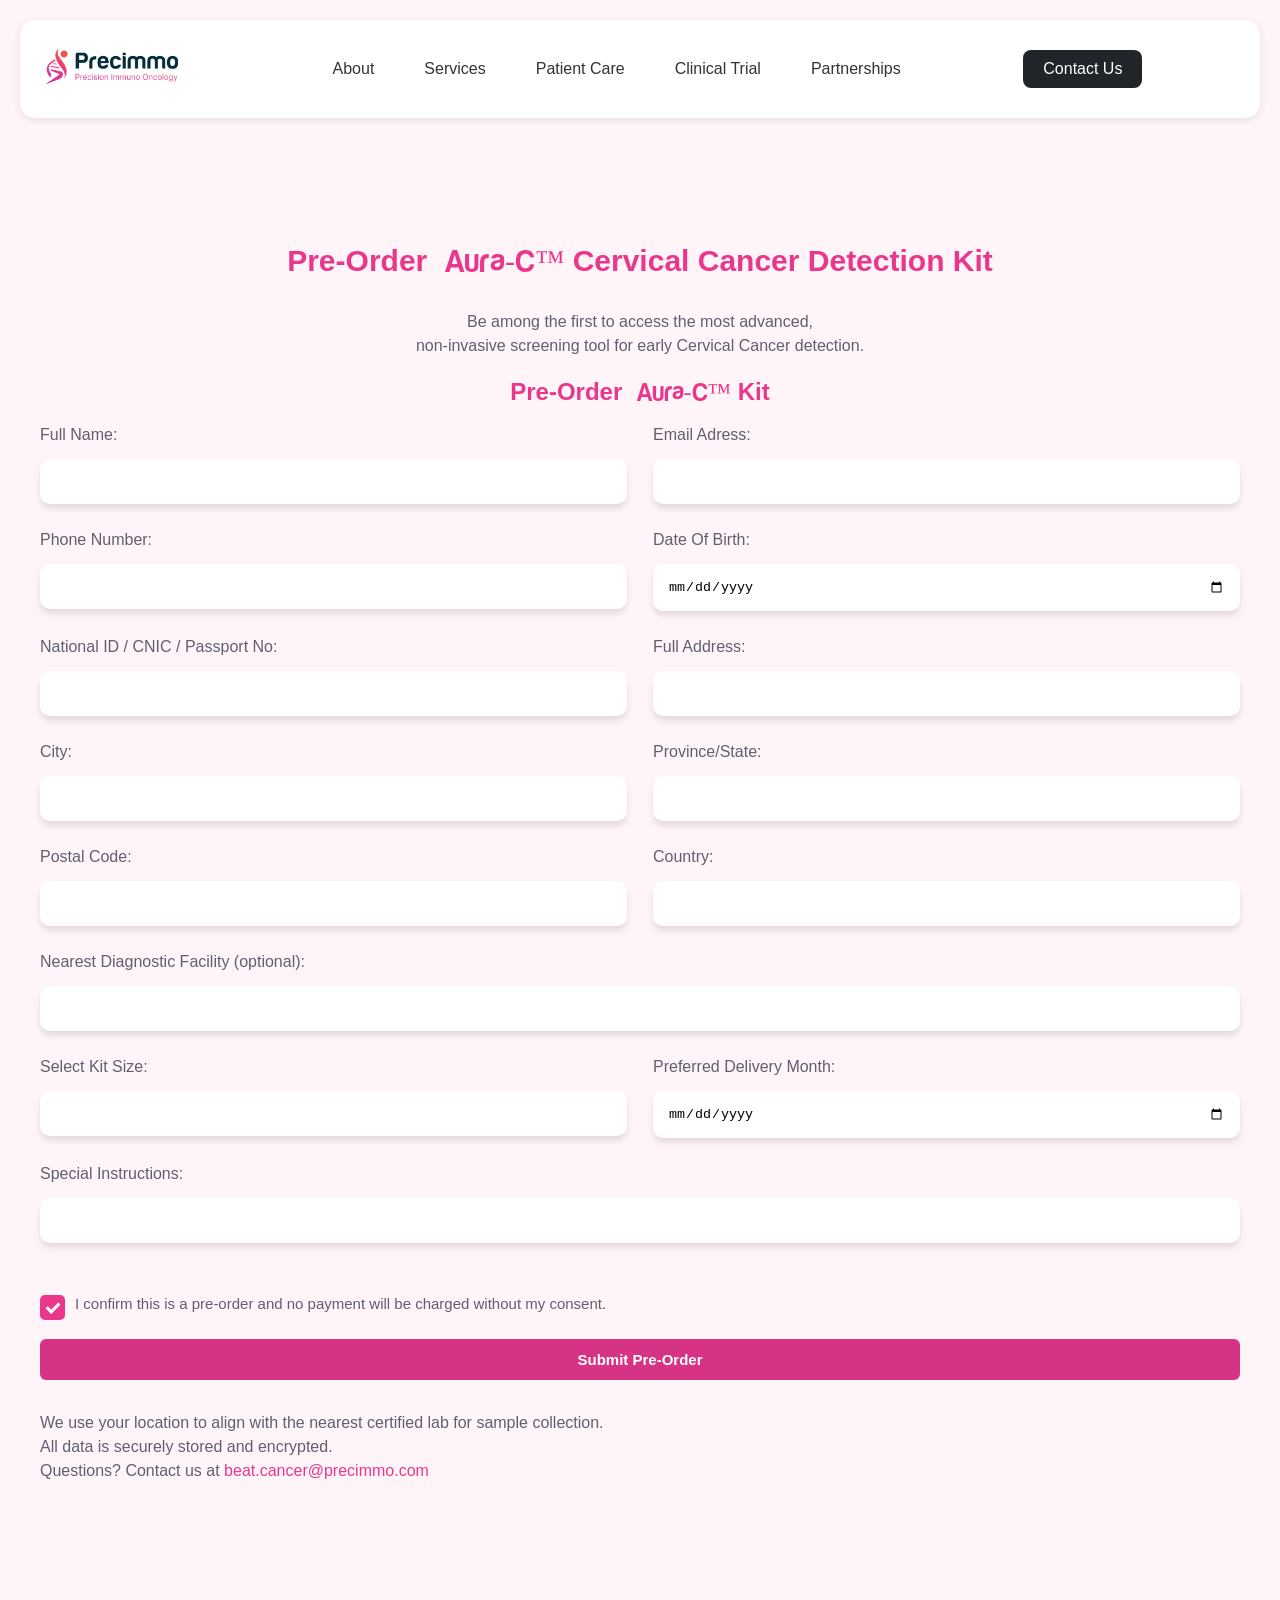
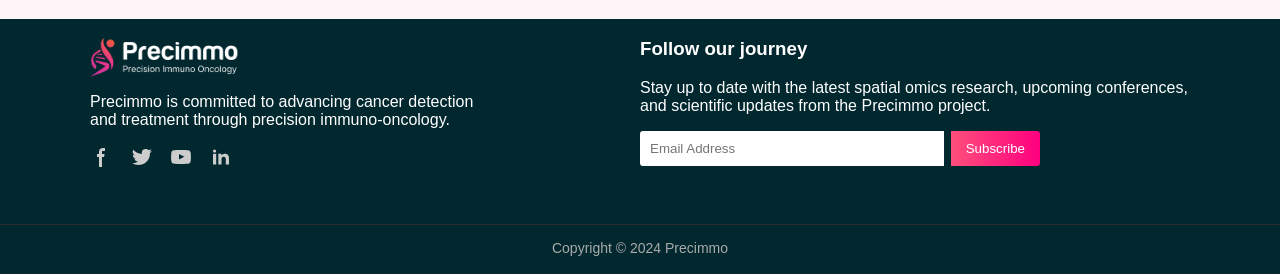
==== Aura-C-Pre-OrderForm.html @ e72f0864 "forms are done" ====
<!DOCTYPE html>
<html lang="en">
<head>
    <meta charset="UTF-8">
    <meta name="viewport" content="width=device-width, initial-scale=1.0">
    <title>Document</title>
    <link rel="stylesheet" href="style.css">
</head>
<body class="Order-form ">
     <header>
      <div class="navbar">
        <div class="logo">
          <img src="assets/footer-header/logo.png" alt="Logo">
        </div>


   

        <ul class="nav-links" id="nav-links">
          <!-- <li><a href="" class="active">Home</a></li> -->
          <li><a href="#" class="active">About</a></li>
          <li><a href="#">Services</a></li>
          <li><a href="#">Patient Care</a></li>
          <li><a href="#">Clinical Trial</a></li>
          <li><a href="#">Partnerships</a></li>

         

        </ul>
        <div class="contact-btn">
          <button>
            <a href="">Contact Us</a></button>
        </div>
        <div class="hamburger" id="hamburger">
          <span></span>
          <span></span>
          <span></span>
        </div>
      </div>
    </header>


    <section class="mt-5">
      <div class="container">
        <div class="pre-order">  <h1>
          Pre-Order &nbsp;<span class="aura-font">Aura-C™</span>  Cervical Cancer Detection Kit
        </h1>
      <p>Be among the first to access the most advanced,<br>
         non-invasive screening tool for early Cervical Cancer detection.</p></div>
      
      </div>
      <div class="container form-kit">
       <h2>Pre-Order  &nbsp;<span class="aura-font">Aura-C™</span>  Kit</h2>
      </div>
      <div class="form-order container">
        <form action="">
          <div class="table-form d-f">

          <div class="row-form d-f">
            <label for="">Full Name:</label>
            <input type="text" placeholder="">
          </div>

            <div class="row-form d-f">
            <label for="">Email Adress:</label>
            <input type="email" placeholder="">
          </div>

        </div>
        
           <div class="table-form d-f">

          <div class="row-form d-f">
            <label for="">Phone Number:</label>
            <input type="number" placeholder="">
          </div>

            <div class="row-form d-f">
            <label for="">Date Of Birth:</label>
            <input type="date" placeholder="">
          </div>

        </div>
           <div class="table-form d-f">

          <div class="row-form d-f">
            <label for="">National ID / CNIC / Passport No:</label>
            <input type="number" placeholder="">
          </div>

            <div class="row-form d-f">
            <label for="">Full Address:</label>
            <input type="text" placeholder="">
          </div>

        </div>
           <div class="table-form d-f">

          <div class="row-form d-f">
            <label for="">City:</label>
            <input type="text" placeholder="">
          </div>

            <div class="row-form d-f">
            <label for="">Province/State:</label>
            <input type="text" placeholder="">
          </div>

        </div>

           <div class="table-form d-f">

          <div class="row-form d-f">
            <label for="">Postal Code:</label>
            <input type="text" placeholder="">
          </div>

            <div class="row-form d-f">
            <label for="">Country:</label>
            <input type="text" placeholder="">
          </div>

        </div>
           <div class="table-form d-f">

          <div class="row-form d-f full">
            <label for="">Nearest Diagnostic Facility (optional):</label>
            <input type="text" placeholder="">
          </div>

            <!-- <div class="row-form d-f">
            <label for="">Full Name</label>
            <input type="text" placeholder="">
          </div> -->

        </div>
  <div class="table-form d-f">

          <div class="row-form d-f">
            <label for="">Select Kit Size:</label>
            <input type="number" placeholder="">
          </div>

            <div class="row-form d-f">
            <label for="">Preferred Delivery Month:</label>
            <input type="date" placeholder="">
          </div>

        </div>

          <div class="table-form d-f">

          <div class="row-form d-f full">
            <label for="">Special Instructions:</label>
            <input type="number" placeholder="">
          </div>

            <!-- <div class="row-form d-f">
            <label for="">Date Of Birth:</label>
            <input type="date" placeholder="">
          </div> -->

        </div>
  <label class="container4">
    <p>I confirm this is a pre-order and no payment will be charged without my consent.</p>
    
  <input type="checkbox" checked="checked">
  <span class="checkmark"></span>
</label>


  <button type="submit" class="submit-btn"><a href="">Submit Pre-Order</a></button>

    <p class="note">
      We use your location to align with the nearest certified lab for sample collection.<br>
      All data is securely stored and encrypted.<br>
      Questions? Contact us at <a href="beat.cancer@precimmo.com">beat.cancer@precimmo.com</a>
    </p>
        </form>
      </div>
    </section>

     <section class="footer-section mt-5">
    <footer class="footer">
      <div class="footer-container mt-5">
        <div class="footer-left">
          <br>
          <div class="footer-logo">
            <img src="assets/footer-header/whitelogo.png" alt="Precimmo Logo" />

          </div>
          <p>Precimmo is committed to advancing cancer detection <br>
            and treatment through precision immuno-oncology.</p>

            
          <div class="footer-social">
            
       

            <a href="#"><span><svg class="w-6 h-6 text-gray-800 dark:text-white" aria-hidden="true" xmlns="http://www.w3.org/2000/svg" width="24" height="24" fill="currentColor" viewBox="0 0 24 24">
  <path fill-rule="evenodd" d="M13.135 6H15V3h-1.865a4.147 4.147 0 0 0-4.142 4.142V9H7v3h2v9.938h3V12h2.021l.592-3H12V6.591A.6.6 0 0 1 12.592 6h.543Z" clip-rule="evenodd"/>
</svg>
</span></a>
            <a href="#"><span><svg class="w-6 h-6 text-gray-800 dark:text-white" aria-hidden="true" xmlns="http://www.w3.org/2000/svg" width="24" height="24" fill="currentColor" viewBox="0 0 24 24">
  <path fill-rule="evenodd" d="M22 5.892a8.178 8.178 0 0 1-2.355.635 4.074 4.074 0 0 0 1.8-2.235 8.343 8.343 0 0 1-2.605.981A4.13 4.13 0 0 0 15.85 4a4.068 4.068 0 0 0-4.1 4.038c0 .31.035.618.105.919A11.705 11.705 0 0 1 3.4 4.734a4.006 4.006 0 0 0 1.268 5.392 4.165 4.165 0 0 1-1.859-.5v.05A4.057 4.057 0 0 0 6.1 13.635a4.192 4.192 0 0 1-1.856.07 4.108 4.108 0 0 0 3.831 2.807A8.36 8.36 0 0 1 2 18.184 11.732 11.732 0 0 0 8.291 20 11.502 11.502 0 0 0 19.964 8.5c0-.177 0-.349-.012-.523A8.143 8.143 0 0 0 22 5.892Z" clip-rule="evenodd"/>
</svg>
</span></a>
            <a href="#"><span><svg class="w-6 h-6 text-gray-800 dark:text-white" aria-hidden="true" xmlns="http://www.w3.org/2000/svg" width="24" height="24" fill="currentColor" viewBox="0 0 24 24">
  <path fill-rule="evenodd" d="M21.7 8.037a4.26 4.26 0 0 0-.789-1.964 2.84 2.84 0 0 0-1.984-.839c-2.767-.2-6.926-.2-6.926-.2s-4.157 0-6.928.2a2.836 2.836 0 0 0-1.983.839 4.225 4.225 0 0 0-.79 1.965 30.146 30.146 0 0 0-.2 3.206v1.5a30.12 30.12 0 0 0 .2 3.206c.094.712.364 1.39.784 1.972.604.536 1.38.837 2.187.848 1.583.151 6.731.2 6.731.2s4.161 0 6.928-.2a2.844 2.844 0 0 0 1.985-.84 4.27 4.27 0 0 0 .787-1.965 30.12 30.12 0 0 0 .2-3.206v-1.516a30.672 30.672 0 0 0-.202-3.206Zm-11.692 6.554v-5.62l5.4 2.819-5.4 2.801Z" clip-rule="evenodd"/>
</svg>
</span></a>
            <a href="#"><span><svg class="w-6 h-6 text-gray-800 dark:text-white" aria-hidden="true" xmlns="http://www.w3.org/2000/svg" width="24" height="24" fill="currentColor" viewBox="0 0 24 24">
  <path fill-rule="evenodd" d="M12.51 8.796v1.697a3.738 3.738 0 0 1 3.288-1.684c3.455 0 4.202 2.16 4.202 4.97V19.5h-3.2v-5.072c0-1.21-.244-2.766-2.128-2.766-1.827 0-2.139 1.317-2.139 2.676V19.5h-3.19V8.796h3.168ZM7.2 6.106a1.61 1.61 0 0 1-.988 1.483 1.595 1.595 0 0 1-1.743-.348A1.607 1.607 0 0 1 5.6 4.5a1.601 1.601 0 0 1 1.6 1.606Z" clip-rule="evenodd"/>
  <path d="M7.2 8.809H4V19.5h3.2V8.809Z"/>
</svg>
</span></a>
          </div>
        </div>
        <div class="footer-right">
          <h3>Follow our journey</h3>
          <p>Stay up to date with the latest spatial omics research, upcoming conferences, and scientific updates from
            the Precimmo project.</p>
          <div class="footer-input">
            <input type="email" placeholder="Email Address" />
            <button type="submit">
              <a href="">    Subscribe</a>
          </button>
          </div>
        </div>
      </div>
      <div class="footer-bottom">
        Copyright © 2024 Precimmo
      </div>
    </footer>
    <br>
  </section>
</body>
</html>
---- style.css ----
@font-face {
  font-family: 'Harabara Mais';
  src: url('assets/fonts/Harabara\ Mais\ Demo.otf') format('truetype');
  font-weight: normal;
  font-style: normal;
}

@font-face {
  font-family: 'Inter',sans-serif;
  src: url('assets/fonts/inter/Inter-Medium.ttf') format('truetype');
  font-weight: normal;
  font-style: normal;
}


/* .footer-section{
  margin-top: 10%;
} */
.aura-font{
    font-family: 'Harabara Mais', 'sans-serif';
    font-weight: 100;
}
body {
    margin: 0;
    padding: 0;
    font-family: 'Inter', sans-serif;
  }
.grey{
  color:#605F71 ;
}
  p{
    color: #605F71
  }
  .hero-banner p{
color: #fff !important;
  }
.pera p{
  margin-bottom: 35px;
}
.d-f{
  display: flex;
}.mb-5{
  margin-bottom: 100px;
}
  .mt-5{
  margin-top: 120px;
}
  .r{
    background-color: red;
  }
  .g{
    background-color: green;
  }
  .container {
    max-width: 1200px;
    margin: 0 auto;
    padding: 0 16px;
  }
  header {
    background: #ffffff;
    padding: 10px 20px;
    border-radius: 15px;
    max-width: 1200px;
    position: relative;
    z-index: 1;

    margin: 20px auto; 
    box-shadow: 0 2px 8px rgba(0,0,0,0.1);
  }
  .navbar {
    display: flex;
    align-items: center;
    justify-content: space-between;
  }
  .logo img {
    width: 150px; 
    height: auto;
  }
  .nav-links {
    display: flex;
     list-style: none;
     margin: 0px;
   align-items: center;
  }
  .nav-links li a {
    text-decoration: none;
    color: #333;
    font-weight: 500;
    padding: 0 25px;
    font-size: 16px;
    transition: color 0.3s;
  }
  .nav-links li a:hover {
    color: #ff5a5f; 
  }
  a{
    text-decoration: none;
    color:#fff;
  }
  .contact-btn button {
    background: #212529;
    color: #ffffff;
    border: none;
    padding: 10px 20px;
    border-radius: 8px;
    cursor: pointer;
    font-size: 16px;
    transition: background 0.3s;
  }
  .contact-btn button:hover {
    background: #343a40;
  }


  /* hero banner */

  
  .main{
    height:824px;
    /* margin-top: 55px; */
    padding-top: 29px;
    background:url(assets/home-page/virus.png)center no-repeat, url(assets/home-page/backgroung.png);
    background-repeat: no-repeat;
   object-fit: contain;
    width: 100%;
    background-size: cover;
 position: absolute;
 top: 0px;
    
  }
  .hero{
    display: flex;
margin-top: 8%;  
  }
.banner{
  color:#fff;
  width: calc(100% / 2);
}  
.banner h1{
  font-size: 40px;
}
.contact-btn{
color:#EB378B;
background-color: #fff;
padding: 20px;
border-radius: 28px;
text-decoration: none;
}
/* formm */
.form-container {
  /* width: 300px; */
  background: #FFF5F8;
  border-radius: 16px;
  box-shadow: 0px 8px 24px rgba(0, 0, 0, 0.1);
  padding: 30px 25px;
  
}
.hero-banner{
  display: flex;
  justify-content: space-between;
  margin-top: 55px;
}
.form-container h1 {
  font-size: 20px;
  font-weight: 700;
  text-align: center;
  margin-bottom: 20px;
  color: #1e1e1e;
}

form {
  display: flex;
  flex-direction: column;
  gap: 15px;
}

.form-row {
  display: flex;
  gap: 10px;
}

.form-row input,
.form-row select,
.form-row textarea {
  flex: 1;
  padding: 10px 12px;
  border: 1px solid #ccc;
  border-radius: 6px;
  font-size: 14px;
  outline: none;
  width: calc(100% / 2);
}
.row-form input{
  box-shadow: 0 5px 6px rgba(0,0,0,0.1);
}

textarea {
  resize: none;
  min-height: 80px;
}

.btn-submit {
  background-color: #01272f;
  color: white;
  font-size: 16px;
  padding: 12px 109px;
  border: none;
  border-radius: 8px;
  margin-top: 10px;
  cursor: pointer;
  width: -webkit-fill-available;
  font-weight: 600;
  transition: background 0.3s;
}

.btn-submit:hover {
  background-color: #034050;
}

/* content */


.content{
justify-content: space-between;
display: flex;

}
.top-content{
  display: flex;
  flex-direction: column;
}
.heading2 h1,

.content h1
{
  font-size: 30px;
  color: #EB378B;
  text-align: start;
}
.Transforming{
  margin-top: 65%;
}

.trans{
  margin-top: 7% !important;
}
.transform{
  display: flex;
  justify-content: space-between;
align-items: center;
}
.top-content{
  width: calc(100% /2);
}

.content1{
  width: calc(100% /2);

}

/* Aura section */

/* .aura .container{
  display: flex;
  justify-content: center;
  flex-direction: inherit;
  gap:17px;
  flex-wrap: wrap;
} */


.flipcard-img img{
  width: 200px;
}
.flipcard {
  background-color: transparent;
  width: 300px;
  height: 300px;
  perspective: 1000px;
}

.flipcard-inner {
  position: relative;
  width: 300px;
  height: 300px;
  text-align: center;
  transition: transform 0.6s;
  transform-style: preserve-3d;
  /* box-shadow: 0 4px 8px 0 rgba(0,0,0,0.2); */
}

.flipcard:hover .flipcard-inner {
  transform: rotateY(180deg);
}
.animated-card{
  display: flex;
  justify-content: space-around;
}
.flipcard-front {
  position: absolute;
  width: 300px ;
  height: 300px;
  top: 20px;
  bottom: 0px;
  right: 17px;
  -webkit-backface-visibility: hidden;
  backface-visibility: hidden;
}
.flipcard-back{
  position: absolute;
  width:auto;
  width: 300px ;  -webkit-backface-visibility: hidden;
  height: 300px;
  top: 9px;
  bottom: 0px;
  transform: rotateY(180deg);

  right: 17px;
  backface-visibility: hidden;
}

.back{
  width: 300px;
  height: 300px;
  display: flex;
  flex-direction: column;
  gap: 43px;
}

.flip-bottom{
  background-color: #EB378B;
  border-bottom-left-radius: 25px;
  border-bottom-right-radius: 25px;
}
.card{
  border-radius: 40px;
  border:solid 1px #EB378B;
  padding: 14px;
  display: flex;
  flex-direction: column;
}
.image-section {
  flex: 1;
  text-align: center;
    width: 65%; 

  /* border: 1px solid #EB378B; */
  /* border-radius: 45px; */
}


/* .image-section2{
  display: flex;
  justify-content: center;
} */

.image-section img {
  max-width: 100%;
  height: auto;
  /* border-radius: 45px; */
}

/* .aura 3h4{
  color: #EB378B;
} */

.aura-tag{
  background-color: #EB378B;
  display: flex;
  justify-content: space-between;
  border-bottom-left-radius: 25px;
  border-bottom-right-radius: 25px;
}
.aura-tag img{
  object-fit: contain;
}.flip-card-back{
  background-color: #FFF5F8;
border-radius: 25px;
}

.aura-flex{
  display: flex;
}

.wrapper{
 background-color: #FFF5F8; 
 padding-top: 7%;
}

/* Disvover Section */

.Discover-btn{
  background-color: #EB378B;
  color: #fff;
  font-size: 16px;
padding: 15px;
border-radius: 24px;
width: max-content;
border: none;
}
.oncology{
  display: flex;
  width: calc(100% /2);
  align-items: center;
    justify-content: center;
}
.onco2{
  width: calc(100% /1) !important;
}
.Discover{
  margin-top: 60%;
}
.dis{
  margin-top: 12% !important;
}
.image-section2{
      display: flex;

    justify-content: end;
}
.contents{
  width:calc(100% /2);
  display: flex;
  flex-direction: column;
  justify-content: center;
  align-items: start;
}


/* 
Advisor Section */
.image-section3{
  justify-content: end;
  display: flex;
}
.img-sec{
  justify-content: start;
}
.crdimg{
  object-fit: contain;
}
.crd{
  width: 220px;
}
/* help Section */

.heading h1,
.card-container p {
  text-align: center;
  color: #EB378B;
    /* font-size: 30px; */
}

.card-container{
  /* border: 1px solid #EB368D;
  margin-left: 20px;
  padding: 50px;
  display: flex;
  flex-direction: column;
  align-items: center;
 width: calc(100% /3);

  justify-content: center;  border-radius: 25px; */

  border: 1px solid #EB368D;
    padding: 25px;
    display: flex;
height: 332px;
    flex-direction: column;
    align-items: center;
    width: calc(100% / 3 - 14px);
    justify-content: center;
    border-radius: 25px;
    box-sizing: border-box;
}
.help-card .card-container:nth-child(2) img {
    width: 120px;
    /* object-fit: none; */
}
.help-card{
  display: flex;
  justify-content:space-between; 
  /* flex-wrap: wrap; */


}
.card-container img{
  width: fit-content;
    object-fit: contain;

}

 .wrap{
  padding-bottom: 50px;
padding-top: 0%;
} 


   /* footer section */
   .footer-section{
    background-color: #01272f;
  }

  .footer-container {
    max-width: 1100px;
    margin: 0 auto;
    display: flex;
    flex-wrap: wrap;
    justify-content: space-between;
    align-items: flex-start;
    background-color: #01272f;
  }

  .footer-left, .footer-right {
    flex: 1;
    min-width: 280px;
    margin-bottom: 20px;
  }
  .footer-right h3,
  .footer-right p ,
  .footer-left p{
    color: #fff;
  }
  

  .footer-logo {
    display: flex;
    align-items: center;
    margin-bottom: 10px;
  }

  .footer-logo img {
    height: 40px;
    margin-right: 10px;
  }

  .footer-social a img {
    filter: invert(1); 
      width: 23px;
      height: auto;
     justify-content: baseline;

    
   
  }

  .footer-social a {
    margin-right: 10px;
    color: #ccc;
    text-decoration: none;
    font-size: 20px;
  }

  .footer-social a:hover {
    color: #ff3385;
  }

  .footer-input {
    display: flex;
    max-width: 400px;
  }

  .footer-input input[type="email"] {
    flex: 1;
    padding: 10px;
    border: none;
    border-radius: 3px 0 0 3px;
  }

  .footer-input button {
    background: linear-gradient(to right, #ff4f7b, #ff007f);
    color: white;
    border: none;
    padding: 10px 15px;
    border-radius: 0 3px 3px 0;
    cursor: pointer;
    margin-left: 7px;
  }

  .footer-bottom {
    text-align: center;
    margin-top: 30px;
    color: #aaa;
    font-size: 14px;
    border-top: 1px solid #2c2c2c;
    padding-top: 15px;
  }
  /* footer end */




 

  @media only screen and (max-width: 767px) {
h1{
  font-size: 20px;
}
.mt-5{
  
  margin-top: 70px;
  
  }
  .Advisor-Section{
    margin-top: 132%  ;
  }
  .help-card{
    justify-content: center;
  }
.card-container{
  width: calc(100% /1);

}

    .top-content{
      margin-top: 55px;
    }
.image-section{
  width: 300px;
/* margin-top: 201px; */
}
.img{
  margin-top: 0px;
}
    .hamburger {
      display: flex;
      flex-direction: column;
      justify-content: space-between;
      width: 30px;
      height: 22px;
      cursor: pointer;
      z-index: 1001;
    }
    
    .hamburger span {
      display: block;
      height: 4px;
      background: #333;
      border-radius: 2px;
      transition: 0.3s;
    }
    .nav-links {
      display: none;
    }
    
    .nav-links.active {
      display: flex;
      flex-direction: column;
      background: white;
      position: absolute;
      top: 104px;
      right: 0;
      align-items: start;
      width: 200px;
      padding: 10px;
    }
.form-container{
  width: 300px;
}
.Therapy{
  flex-direction: column;
}

.hero-banner,
.content,
.transform{ 
  flex-direction: column;
}
.banner,
.top-content,
.contents{
  
  width: calc(100% / 1);
}
    .hero-form{
      width: 100%;
    display: flex;
    justify-content: center;
    align-items: center;
    margin-top: 55px;
    }
    .image-section3 {
      display: flex;
  
      justify-content: center;
  }
.animated-card{
  flex-direction: column;
  align-items: center;
  gap: 50px;
}
.flipcard{
  width: 336px;
}


}

  
@media screen and (min-width: 1500px) {
  h1{
    font-size: 20px;
  }
  .main{
    height: 1500px;

  }
}
@media screen and (min-width:320px)and (max-width:768px){
    .help-card
  /* .hero,  */

   /* .transform, */
 {
    flex-wrap: wrap;
   gap: 22px; 
  }

 
.sec{
  display: flex;
    justify-content: center;
    align-items: center;
    margin-right: 22px;

}
  .hamburger {
    display: flex;
    flex-direction: column;
    justify-content: space-between;
    width: 30px;
    height: 22px;
    cursor: pointer;
    z-index: 1001;
  }
  
  .hamburger span {
    display: block;
    height: 4px;
    background: #333;
    border-radius: 2px;
    transition: 0.3s;
  }
  .nav-links {
    display: none;
  }
  
  .nav-links.active {
    display: flex;
    flex-direction: column;
    background: white;
    position: absolute;
    top: 104px;
    right: 0;
    align-items: start;
    width: 200px;
    padding: 10px;
  }
  

  
}
      
/*------------------- Page Aura -C  ---------------*/

.main2{
  background:url(assets/Aura-E/curve.png)center no-repeat, url(assets/home-page/backgroung.png) center no-repeat;
padding-top: 1px;
}
.main2 p{
  margin-bottom:30px;
}
.hero-banner{
  margin-bottom: 477px;
}
.invasive-box,
.chart-card,
.game-chaner,
.trail{
  background: #fff0f6;
  border-radius: 20px;
  box-shadow: 0 4px 10px rgba(0, 0, 0, 0.1);
  text-align: center;
  padding: 25px;

}


/* ..insanive  */







.steps {
  display: flex;
  flex-wrap: wrap;
  justify-content: space-between;
  /* gap: 2rem; */
}

.step {
  /* flex: 1 1 200px; */
  background: #fff;
  border-radius: 50%;
  padding: 50px;
  box-shadow: 0 2px 8px rgba(0, 0, 0, 0.08);
  position: relative;
  transition: transform 0.3s;
  width:  173px;
    transition: transform 0.3s;
    height: 159px;
    z-index: 0;
}

.step:hover {
  transform: translateY(-5px);
}

.step::after {
  content: "";
  position: absolute;
  top: 127px;
  left: 325px;
  transform: translateX(-50%);
  width: 109px;
  height: 21px;
  background-color: #EB378B;
  z-index: 5;}
.step:last-child::after {
  display: none;
}


.step-number{

background-color: #C737EB;  
  padding: 8px;
  color: #fff;
  border-radius: 20px;
  position: absolute;
  top: -5%;
  right: 40%;
}
/* .icon img {
  width: 48px;
  height: 48px;
  margin-bottom: 2pxy;
} */
.title h1,
.title p{
  text-align: center;
  color: #EB378B;
}


/* game changer section */
.row{
  display: flex;
  /* justify-content: space-between; */
}
.col3{
  display: flex;
  justify-content: start;
flex-direction: column;
text-align: start;
width: calc(100% /2.5);
border-right: 2px dotted #EB378B;
border-bottom: 2px dotted #EB378B;
padding: 25px;
}
.row :last-child{
  border-right: none;
}
.col3 p{
  text-align: start;
  color: #605F71;
}
.col3 h3{
  color: #EB378B;
}
.fill {
  background: #EB378B;
  height: 100%;
  /* border-radius: 6px; */
}
.percent {
  min-width: 50px;
  text-align: right;
}
.bar {
  background: rgba(86, 10, 129, 0.1);
  justify-content: flex-start;
  /* border-radius: 100px; */
  align-items: center;
  position: relative;
  /* padding: 0 5px; */
  display: flex;
  height: 23px;
  width: 500px;
}
.certified {
  display: flex;
  justify-content: space-between;
  align-items: baseline;
}
@keyframes load1 {
  0% { width: 0; }
  100% { width: 96%; }
}

@keyframes load2 {
  0% { width: 0; }
  100% { width: 89%; }
}
@keyframes load3 {
  0% { width: 0; }
  100% { width: 87%; }
}

@keyframes load4 {
  0% { width: 0; }
  100% { width: 95%; }
}
.accuracy .bar-group {
  display: flex;
  align-items: center;
  margin-bottom: 8px;
  gap: 8px;
}
.bar-group{
  display: flex;
    align-items: center;
    margin-bottom: 8px;
    gap: 8px;

}
.div{
  justify-content: center;
}
  
  /* Clinical Trial */
.trail{
  padding: 70px;
}

  .trail p,
  .Recieve p{
    color: #605F71;
  }
  .Clinical{
    background-color: #EB378B;
    border-radius: 25px;
    color: #fff;
    padding: 9px;
  }
  /* what You Recieve */
  .Recieve h3{

    color: #EB378B;
  }




  /* Mobile (portrait) */

@media (max-width: 480px) {
  .dis{
        margin-top: 23% !important;
  }
body{
  /* background-color: red; */

}
.hero{
  margin-top: 28%;
      width: -webkit-fill-available;
}
.content1 {
    width: calc(100% / 1);
}
.Transforming {
    margin-top: 250%;}
.animated-cards{
  flex-direction: column;
align-items: center;
}
.animated-cards .flip-card{
  width:calc(100% /1);
}
.Discover{
  margin-top: 170%;
}
.image{
  padding:0px !important;
}
.image img{
    width: 296px;
}
.Therapy{
  flex-direction: column;
  justify-content: center;
  align-items: center;
}
.steps{
  justify-content: center;
  gap: 26px;
}.cards-animation{
  flex-direction: column;
}
.card-flip{
  width: calc(100%  /1 );
}

.step::after {
  display: none;
}

.Therapy{
  flex-direction: column;
  justify-content: center;
  gap: 25px;

  align-items: center;
}

.target{
  width: 100%;
  margin-left: 0px;
}
.Therapy .target{
  width: auto;
}
.help-card .card-container:nth-child(2) img{
  width: 69px;
}
.aura{
  width: calc(100% / 1);
}
.col-5.oncology.aura > .image-section2  {
  display: flex;
  justify-content: start;
}

  .chart-body::before{
      left: 97px !important;
}
}

/* Mobile (landscape) and small tablets */
@media (min-width: 481px) and (max-width: 767px) {
  body{
    /* background-color: green; */
  }
 .Transforming{
    margin-top: 134%;
  }
.animated-cards .flip-card{
    flex-direction: column;
  }
  .step:nth-last-child(3)::after {
    display: none;
  }
  .Therapy{
    flex-direction: column;
    justify-content: center;
    gap: 25px;

    align-items: center;
  }

  .target{
    width: 100%;
  }
  .Therapy .target{
    width: auto;
  }
    .chart-body::before{
      left: 165px !important;
}
}

/* Tablets (portrait) */
@media (min-width: 768px) and (max-width: 1024px) {
body{
  /* background-color: yellow; */
}
.immuno-oncology{
  width: calc(100% /1) !important;
}
.sec-image{
 display: flex;
  justify-content: end;
}
.hamburger {
  display: flex;
  flex-direction: column;
  justify-content: space-between;
  width: 30px;
  height: 22px;
  cursor: pointer;
  z-index: 1001;
}

.hamburger span {
  display: block;
  height: 4px;
  background: #333;
  border-radius: 2px;
  transition: 0.3s;
}
.nav-links {
  display: none;
}

.nav-links.active {
  display: flex;
  flex-direction: column;
  background: white;
  position: absolute;
  top: 104px;
  right: 0;
  align-items: start;
  width: 200px;
  padding: 10px;
}
.Transforming{
  margin-top: 100%;
}.image-section {
    width: 327px;
}
.animated-card{
    display: flex;
    justify-content: center;
    align-items: center;
    flex-wrap: wrap;
    gap: 50px;
}

.Discover {
    margin-top: 77%;
}
.step::after {
display: none;
}
.step:nth-last-child(2)::after {
  display: none;
}

.Therapy{
  flex-direction: column;
  justify-content: center;
  gap: 25px;

  align-items: center;
}

.target{
  width: 100%;
}
.Therapy .target{
  width: auto;
}
  .chart-body::before{
     left: 197px !important;
}


}

/* Tablets (landscape) and small desktops */
@media (min-width: 1025px) and (max-width: 1200px) {
 body{
  background-color: blue;
 }
 .step:nth-last-child(2)::after {
  display: none;
}
.chart-body::before{
      left: 224px !important;
}

}

/* Desktops and above */
@media (min-width: 1201px) {
  body{
    /* background-color: orange; */
  }
  .image-section{
    
    width: 78%;

  }

  .chart-body::before{
      left: 265px !important;
}
}






/* ----------------Personalized page------------- */
.colored{
  background-color: #EB368D;
}
.colored p{
  color: #fff !important;
}
.div-btn{
  display: flex;
  justify-content: center;
 
}.butn{
  padding: 12px;
  border-radius: 28px;
  background-color: #EB378B;
  color: #fff;
  border: none;
  margin-top: 15px;
  font-size: 16px;

}
.heading h1{
  margin-bottom: 50px;
}
.img{
  border: none;
}.target{
  display: flex;
  flex-direction: column;
  justify-content: space-between;
  align-items: center;
  border: 1px solid #EB368D;
width: calc(100% /2);
/* margin-left: 25px; */
border-radius: 35px;}
.Therapy{
  display: flex;
gap: 26px;
  justify-content: space-between;

}
.line{
  background-color: #EB368D;
  border-bottom-left-radius: 35px;
  border-bottom-right-radius: 35px;
  padding: 25px;

}.image{
  padding: 25px;
}
.line p{
  color: #fff;
}/* ----flip transition ----*/
 .card-container img{
  width: 100px;
}
 .flip-head h5{
  color: #EB378B;
}
.animated-cards .flip-card:nth-of-type(2) .flip-card-back .flip-head h5 {
  color: #fff;
}


.flip-head p{
  color: #747282;
  font-size: 12px;
}.flip:nth-child(2) img{
  width: 75px;

} 
.flip-card {
  background-color: transparent;
  width: calc(100% / 3);
  height: 300px;
}

.flip-card-inner {
  position: relative;
  width: 100%;
  height: 100%;
  text-align: center;
  transition: transform 0.6s;
  transform-style: preserve-3d;
}

.flip-card:hover .flip-card-inner {
  transform: rotateY(180deg);
}

.flip-card-front, .flip-card-back {
  position: absolute;
  width: 100%;
  height: 100%;
  backface-visibility: hidden;
}



.flip-card-back {
  transform: rotateY(180deg);}

 .flip-card-back .card-container {
  width: 100%;
  height: 100%;
}

.animated-cards{
  display: flex;
  justify-content: space-between;
  gap: 23px;

}

/* ----------------Aura E -----------------*/
   /* .chart-card {
      background: white;
      padding: 30px 40px;
      border-radius: 20px;
      box-shadow: 0 10px 30px rgba(0, 0, 0, 0.1);
      max-width: 700px;
      width: 100%;
    } */
.Endometrial {
  width: calc(100% / 5);
  border: 1px solid #EB378B;
  flex-direction: column;
  padding: 1%;
  display: flex;
  justify-content: space-between;
  font-size: 14px;
  margin-bottom: 25px;
}

.Benign {
  display: flex;
  align-items: center;
  gap: 8px;
}

.Endometrial-cancer {
  width: 14px;
  height: 14px;
  border-radius: 3px;
}

.color-primary { background-color: #f86aa1; }
.color-secondary { background-color: #f4c8dc; }

.bar-row {
  display: flex;
  align-items: center;
  padding: 15px 0;
  gap: 26px;
}

.bar-row p {
  font-weight: 400;
}

.bar-label {
  width: 20%;
  font-weight: 600;
  font-style: italic;
  color: #333;
  text-align: start;
}

.bar-container {
  flex-grow: 1;
  /* position: relative; */
  /* margin: 0 20px; */
  height: 20px;
}

.bar-segment {
  height: 25px;
}

.bar-primary {
  background-color: #EB378B;
}

.bar-secondary {
  background-color: #FFB5D8;
}

.bar-values {
  width: 60px;
  text-align: right;
  font-size: 13px;
  color: #444;
}

.chart-title {
  text-align: center;
  margin-top: 30px;
  font-size: 35px;
  font-weight: bold;
  color: #e54287;
}

.chart-description h3 {
  text-align: center;
  font-size: 15px;
  font-weight: 400 !important;
  margin-top: 10px;
  color: #555;
  line-height: 1.6;
}

.chart-description strong {
  font-weight: bold;
}

.cta-button {
  display: block;
  margin: 30px auto 0;
  background: #e54287;
  color: white;
  padding: 10px 20px;
  border-radius: 30px;
  text-decoration: none;
  font-weight: 500;
  width: max-content;
}

.chart-body {
  position: relative;
  display: flex;
  flex-direction: column;
}

.chart-body::before {
  content: '';
  position: absolute;
  top: 0;
  bottom: 0;
  left: 20%; 
  width: 1px;
  border-left: 1px dotted #aaa;
  opacity: 0.6;
  z-index: 1;
}

/* -------order form----  */
.Order-form{
  background-color: #FFF5F8;
}.pre-order{
  color: #EB378B;
  text-align: center;
  line-height: 1.5;
}
.pre-order h1{
  font-size: 30px;
}
.table-form{
  display: flex;
  gap: 26px;
}
.form-kit{
  text-align: center;
  color: #EB378B;
}
.row-form{
  display: flex;
  flex-direction: column;
  width: calc(100% / 2);
gap: 15px;
margin-bottom: 12px;
}
.row-form input,
.row-form select,
.row-form textarea{

border: none;
  padding: 15px;
  border-radius: 10px;
  outline: none;
}
label{
  color: #605F71;
}
.full{
  width: 100%;
}    .checkbox-group {
      display: flex;
      align-items: center;
      margin-bottom: 20px;
    }
/* Customize the label (the container) */
.container4 {
  display: block;
  position: relative;
  padding-left: 35px;
  margin-bottom: 12px;
  cursor: pointer;
  margin-top: 25px;
  font-size: 22px;
  -webkit-user-select: none;
  -moz-user-select: none;
  -ms-user-select: none;
  user-select: none;
}
.container4 p{
  margin: 0px;
  font-size: 15px;
}

/* Hide the browser's default checkbox */
.container4 input {
  position: absolute;
  opacity: 0;
  cursor: pointer;
  height: 0;
  width: 0;
}

/* Create a custom checkbox */
.checkmark {
  position: absolute;
  top: 0;
  left: 0;
  height: 25px;
  border-radius: 5px;
  width: 25px;
  background-color: #ffffff;
}

/* On mouse-over, add a grey background color */
.container4:hover input ~ .checkmark {
  background-color:#ffffff;
}

/* When the checkbox is checked, add a blue background */
.container4 input:checked ~ .checkmark {
  background-color: #EB378B;
}

/* Create the checkmark/indicator (hidden when not checked) */
.checkmark:after {
  content: "";
  position: absolute;
  display: none;
}

/* Show the checkmark when checked */
.container4 input:checked ~ .checkmark:after {
  display: block;
}

/* Style the checkmark/indicator */
.container4 .checkmark:after {
  left: 9px;
  top: 5px;
  width: 5px;
  height: 10px;
  border: solid white;
  border-width: 0 3px 3px 0;
  -webkit-transform: rotate(45deg);
  -ms-transform: rotate(45deg);
  transform: rotate(45deg);
}
   .submit-btn {
      width: 100%;
      padding: 12px;
      background-color: #d63384;
      color: white;
      border: none;   
      font-weight: 600;
      border-radius: 6px;
      font-size: 15px;
      font-family: 'Inter',sans-serif;
      }

    .submit-btn:hover {
      background-color: #c02570;
    }
    .note{
      line-height: 1.5;
    }
.note a{
  color: #EB378B;
}
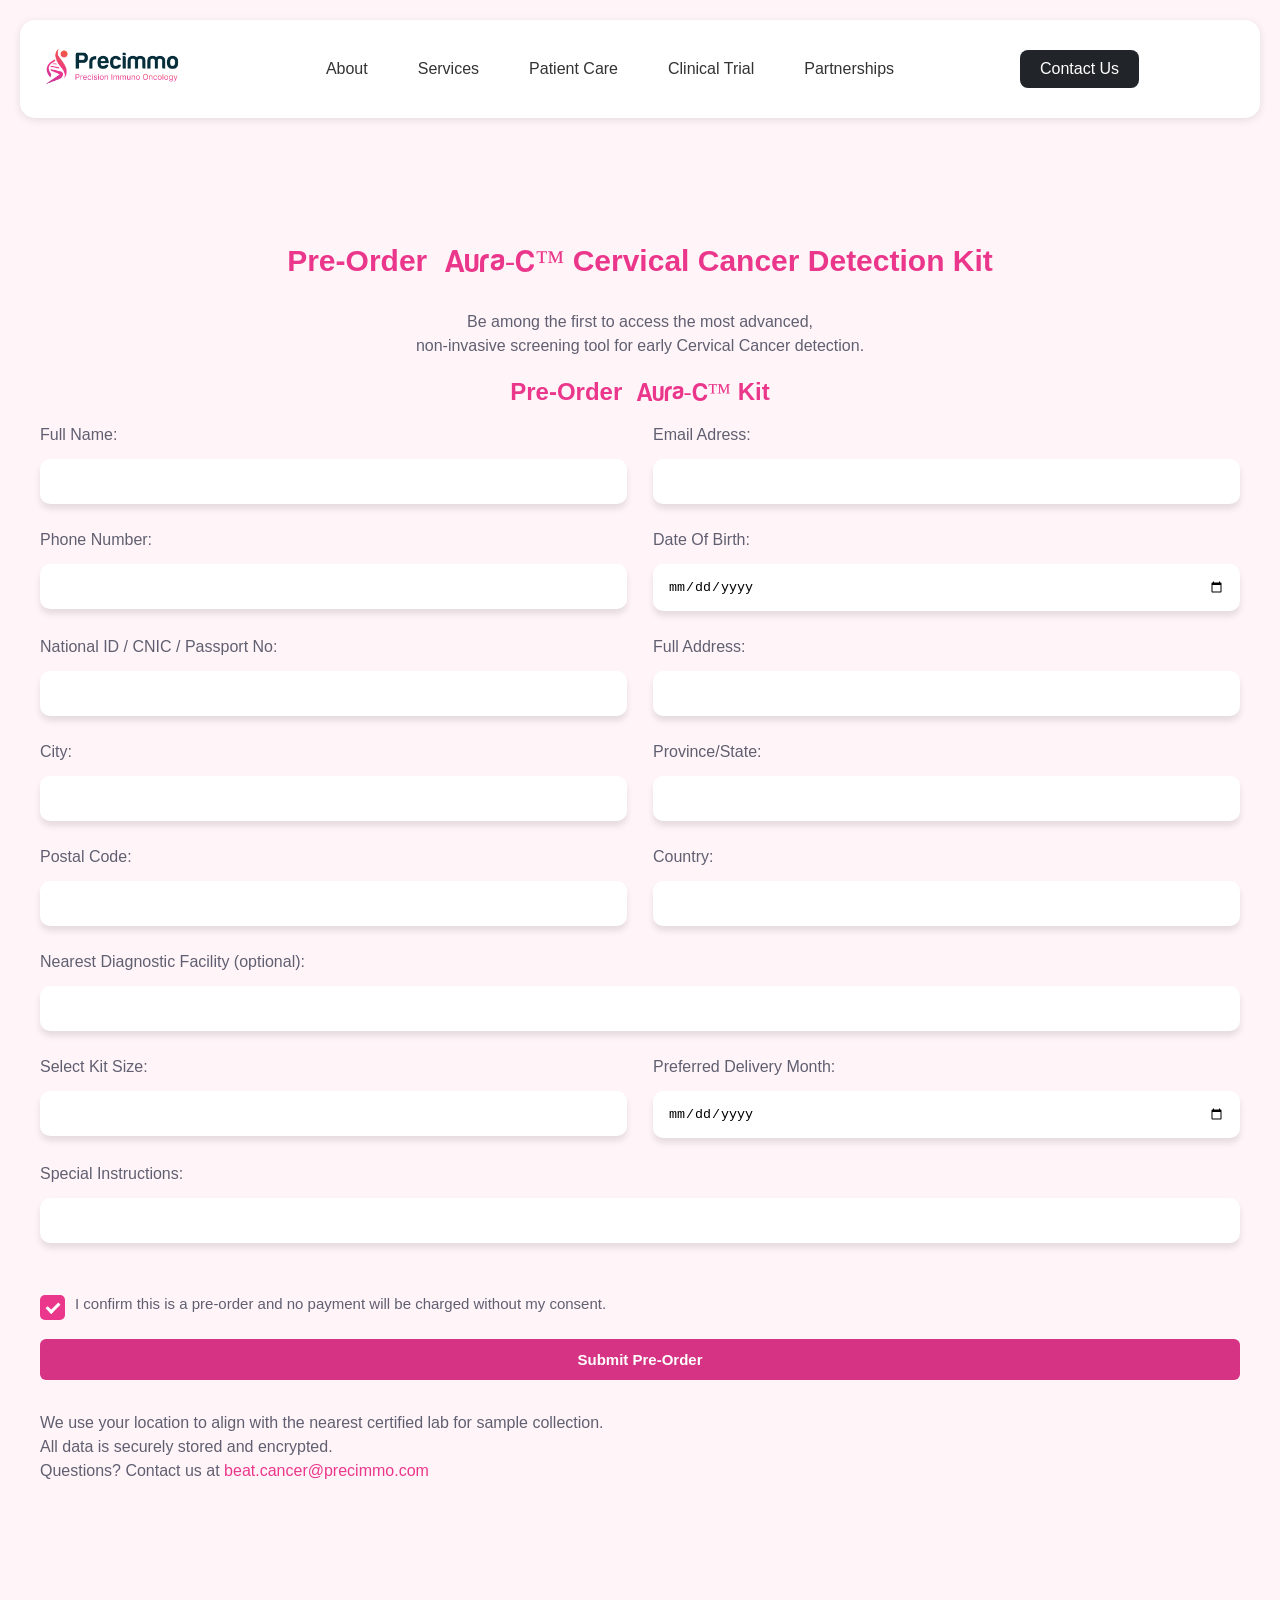
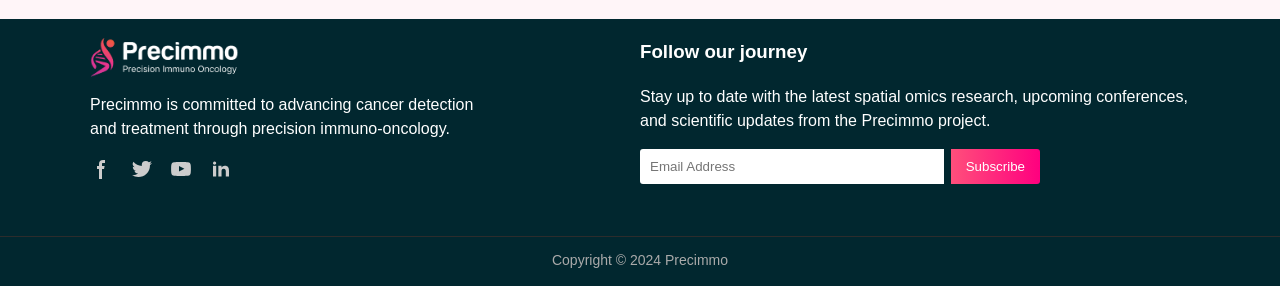
==== commit 8e5242c2: "home and Aurac" ====
--- a/Aura-C-Pre-OrderForm.html
+++ b/Aura-C-Pre-OrderForm.html
@@ -234,5 +234,6 @@
     </footer>
     <br>
   </section>
+  <link rel="stylesheet" href="script.js">
 </body>
 </html>
--- a/style.css
+++ b/style.css
@@ -11,11 +11,10 @@
   font-weight: normal;
   font-style: normal;
 }
-
-
-/* .footer-section{
-  margin-top: 10%;
-} */
+:root{
+  --background-color: #FFF5F8;
+  --text-color: #EB378B;
+}
 .aura-font{
     font-family: 'Harabara Mais', 'sans-serif';
     font-weight: 100;
@@ -33,9 +32,14 @@
   }
   .hero-banner p{
 color: #fff !important;
-  }
-.pera p{
+font-size: 29px;
+margin-bottom: 0%;
+  }
+.pera p,
+.heading2 p{
   margin-bottom: 35px;
+  font-size: 29px;
+  line-height: 1.5;
 }
 .d-f{
   display: flex;
@@ -136,20 +140,21 @@
   color:#fff;
   width: calc(100% / 2);
 }  
-.banner h1{
-  font-size: 40px;
+.banner h1,
+.title h1{
+  font-size: 48px;
 }
 .contact-btn{
 color:#EB378B;
 background-color: #fff;
-padding: 20px;
+padding: 20px 30px;
 border-radius: 28px;
 text-decoration: none;
 }
 /* formm */
 .form-container {
   /* width: 300px; */
-  background: #FFF5F8;
+  background: var(--background-color);
   border-radius: 16px;
   box-shadow: 0px 8px 24px rgba(0, 0, 0, 0.1);
   padding: 30px 25px;
@@ -233,8 +238,8 @@
 
 .content h1
 {
-  font-size: 30px;
-  color: #EB378B;
+  font-size: 48px;
+  color: var(--text-color);
   text-align: start;
 }
 .Transforming{
@@ -268,7 +273,12 @@
   flex-wrap: wrap;
 } */
 
-
+.flip-title{
+  text-align: start;
+  color:var(--text-color);
+  font-size: 29px;
+  padding: 10px;
+}
 .flipcard-img img{
   width: 200px;
 }
@@ -278,7 +288,6 @@
   height: 300px;
   perspective: 1000px;
 }
-
 .flipcard-inner {
   position: relative;
   width: 300px;
@@ -288,7 +297,19 @@
   transform-style: preserve-3d;
   /* box-shadow: 0 4px 8px 0 rgba(0,0,0,0.2); */
 }
-
+.flip-heading h1{
+
+    font-family: 'Harabara Mais';
+    font-weight: 100;
+
+}
+.flip-heading p{
+  color:var(--text-color);
+  text-align: start;
+  
+    /* font-family: 'Harabara Mais', 'sans-serif'; */
+
+}
 .flipcard:hover .flipcard-inner {
   transform: rotateY(180deg);
 }
@@ -324,17 +345,23 @@
   height: 300px;
   display: flex;
   flex-direction: column;
-  gap: 43px;
-}
-
-.flip-bottom{
-  background-color: #EB378B;
+  gap: 30px;
+}
+
+/* .flip-bottom{
+  background-color: var(--text-color);
   border-bottom-left-radius: 25px;
   border-bottom-right-radius: 25px;
+} */
+.flip-image{
+  display: flex;
+  justify-content: space-between;
+}.flip-image :nth-child(2){
+  object-fit: contain;
 }
 .card{
   border-radius: 40px;
-  border:solid 1px #EB378B;
+  border:solid 1px var(--text-color);
   padding: 14px;
   display: flex;
   flex-direction: column;
@@ -365,7 +392,7 @@
 } */
 
 .aura-tag{
-  background-color: #EB378B;
+  background-color: var(--text-color);
   display: flex;
   justify-content: space-between;
   border-bottom-left-radius: 25px;
@@ -374,7 +401,7 @@
 .aura-tag img{
   object-fit: contain;
 }.flip-card-back{
-  background-color: #FFF5F8;
+  background-color: var(--background-color);
 border-radius: 25px;
 }
 
@@ -383,16 +410,16 @@
 }
 
 .wrapper{
- background-color: #FFF5F8; 
+ background-color: var(--background-color); 
  padding-top: 7%;
 }
 
 /* Disvover Section */
 
 .Discover-btn{
-  background-color: #EB378B;
+  background-color:var(--text-color);
   color: #fff;
-  font-size: 16px;
+  font-size: 24px;
 padding: 15px;
 border-radius: 24px;
 width: max-content;
@@ -403,10 +430,15 @@
   width: calc(100% /2);
   align-items: center;
     justify-content: center;
-}
-.onco2{
-  width: calc(100% /1) !important;
-}
+}.zoom {
+  transition: transform .2s; /* Animation */
+  margin: 0 auto;
+}
+
+.zoom:hover {
+  transform: scale(1.1); /* (150% zoom - Note: if the zoom is too large, it will go outside of the viewport) */
+}
+
 .Discover{
   margin-top: 60%;
 }
@@ -447,10 +479,13 @@
 .heading h1,
 .card-container p {
   text-align: center;
-  color: #EB378B;
+  color:var(--text-color);
     /* font-size: 30px; */
 }
-
+.card-container p{
+  font-size: 20px;
+  font-weight: bold;
+}
 .card-container{
   /* border: 1px solid #EB368D;
   margin-left: 20px;
@@ -488,6 +523,9 @@
   width: fit-content;
     object-fit: contain;
 
+}.image-card img{
+  width: 145px !important;
+    object-fit: contain;
 }
 
  .wrap{
@@ -520,6 +558,7 @@
   .footer-right p ,
   .footer-left p{
     color: #fff;
+    line-height: 1.5;
   }
   
 
@@ -593,9 +632,10 @@
  
 
   @media only screen and (max-width: 767px) {
-h1{
-  font-size: 20px;
-}
+.title h1{
+  font-size: 30px;
+}
+.trail
 .mt-5{
   
   margin-top: 70px;
@@ -603,6 +643,8 @@
   }
   .Advisor-Section{
     margin-top: 132%  ;
+  }.Advisor-Section{
+    margin-top: 30%;
   }
   .help-card{
     justify-content: center;
@@ -621,6 +663,9 @@
 }
 .img{
   margin-top: 0px;
+}.trail{
+  padding: 12px !important;
+  line-height: 1.5
 }
     .hamburger {
       display: flex;
@@ -707,10 +752,10 @@
   }
 }
 @media screen and (min-width:320px)and (max-width:768px){
-    .help-card
+    .help-card,
   /* .hero,  */
 
-   /* .transform, */
+   .transform
  {
     flex-wrap: wrap;
    gap: 22px; 
@@ -827,7 +872,7 @@
   transform: translateX(-50%);
   width: 109px;
   height: 21px;
-  background-color: #EB378B;
+  background-color:var(--text-color);
   z-index: 5;}
 .step:last-child::after {
   display: none;
@@ -852,7 +897,7 @@
 .title h1,
 .title p{
   text-align: center;
-  color: #EB378B;
+  color: var(--text-color);
 }
 
 
@@ -867,22 +912,32 @@
 flex-direction: column;
 text-align: start;
 width: calc(100% /2.5);
-border-right: 2px dotted #EB378B;
-border-bottom: 2px dotted #EB378B;
+border-right: 2px dotted var(--text-color);
+border-bottom: 2px dotted var(--text-color);
 padding: 25px;
 }
 .row :last-child{
   border-right: none;
 }
+
 .col3 p{
   text-align: start;
   color: #605F71;
+  font-size: 20px;
+}
+.receive p{
+  font-size: 18px;
+  font-weight: 100;
+}
+.title p{
+  font-size: 29px;
+  line-height: 1.5;
 }
 .col3 h3{
-  color: #EB378B;
+  color: var(--text-color);
 }
 .fill {
-  background: #EB378B;
+  background:var(--text-color);
   height: 100%;
   /* border-radius: 6px; */
 }
@@ -951,7 +1006,7 @@
     color: #605F71;
   }
   .Clinical{
-    background-color: #EB378B;
+    background-color: var(--text-color);
     border-radius: 25px;
     color: #fff;
     padding: 9px;
@@ -959,7 +1014,7 @@
   /* what You Recieve */
   .Recieve h3{
 
-    color: #EB378B;
+    color: var(--text-color);
   }
 
 
@@ -974,6 +1029,10 @@
 body{
   /* background-color: red; */
 
+} .onco2{
+ width: calc(100% /1) !important;
+} .onco2 img{
+  width: 100%;
 }
 .hero{
   margin-top: 28%;
@@ -983,7 +1042,16 @@
     width: calc(100% / 1);
 }
 .Transforming {
-    margin-top: 250%;}
+    margin-top: 272%;}
+
+    .heading2 h1, .content h1,
+    .heading h1 {
+    font-size: 30px !important;
+    }
+    .heading2 p, .content p {
+   font-size: 18px;
+    }
+
 .animated-cards{
   flex-direction: column;
 align-items: center;
@@ -994,6 +1062,13 @@
 .Discover{
   margin-top: 170%;
 }
+.cover{
+  margin-top: 190%;
+}
+.med{
+  gap:26px;
+}
+
 .image{
   padding:0px !important;
 }
@@ -1174,7 +1249,7 @@
 /* Tablets (landscape) and small desktops */
 @media (min-width: 1025px) and (max-width: 1200px) {
  body{
-  background-color: blue;
+  /* background-color: blue; */
  }
  .step:nth-last-child(2)::after {
   display: none;
@@ -1220,7 +1295,7 @@
 }.butn{
   padding: 12px;
   border-radius: 28px;
-  background-color: #EB378B;
+  background-color:var(--text-color);
   color: #fff;
   border: none;
   margin-top: 15px;
@@ -1228,6 +1303,7 @@
 
 }
 .heading h1{
+  font-size: 48px;
   margin-bottom: 50px;
 }
 .img{
@@ -1263,7 +1339,7 @@
   width: 100px;
 }
  .flip-head h5{
-  color: #EB378B;
+  color: var(--text-color);
 }
 .animated-cards .flip-card:nth-of-type(2) .flip-card-back .flip-head h5 {
   color: #fff;
@@ -1331,7 +1407,7 @@
     } */
 .Endometrial {
   width: calc(100% / 5);
-  border: 1px solid #EB378B;
+  border: 1px solid var(--text-color);
   flex-direction: column;
   padding: 1%;
   display: flex;
@@ -1386,7 +1462,7 @@
 }
 
 .bar-primary {
-  background-color: #EB378B;
+  background-color: var(--text-color);
 }
 
 .bar-secondary {
@@ -1453,9 +1529,9 @@
 
 /* -------order form----  */
 .Order-form{
-  background-color: #FFF5F8;
+  background-color:var(--background-color);
 }.pre-order{
-  color: #EB378B;
+  color: var(--text-color);
   text-align: center;
   line-height: 1.5;
 }
@@ -1468,7 +1544,7 @@
 }
 .form-kit{
   text-align: center;
-  color: #EB378B;
+  color: var(--text-color);
 }
 .row-form{
   display: flex;
@@ -1542,7 +1618,7 @@
 
 /* When the checkbox is checked, add a blue background */
 .container4 input:checked ~ .checkmark {
-  background-color: #EB378B;
+  background-color: var(--text-color);
 }
 
 /* Create the checkmark/indicator (hidden when not checked) */
@@ -1588,7 +1664,7 @@
       line-height: 1.5;
     }
 .note a{
-  color: #EB378B;
+  color:var(--text-color);
 }
 
 
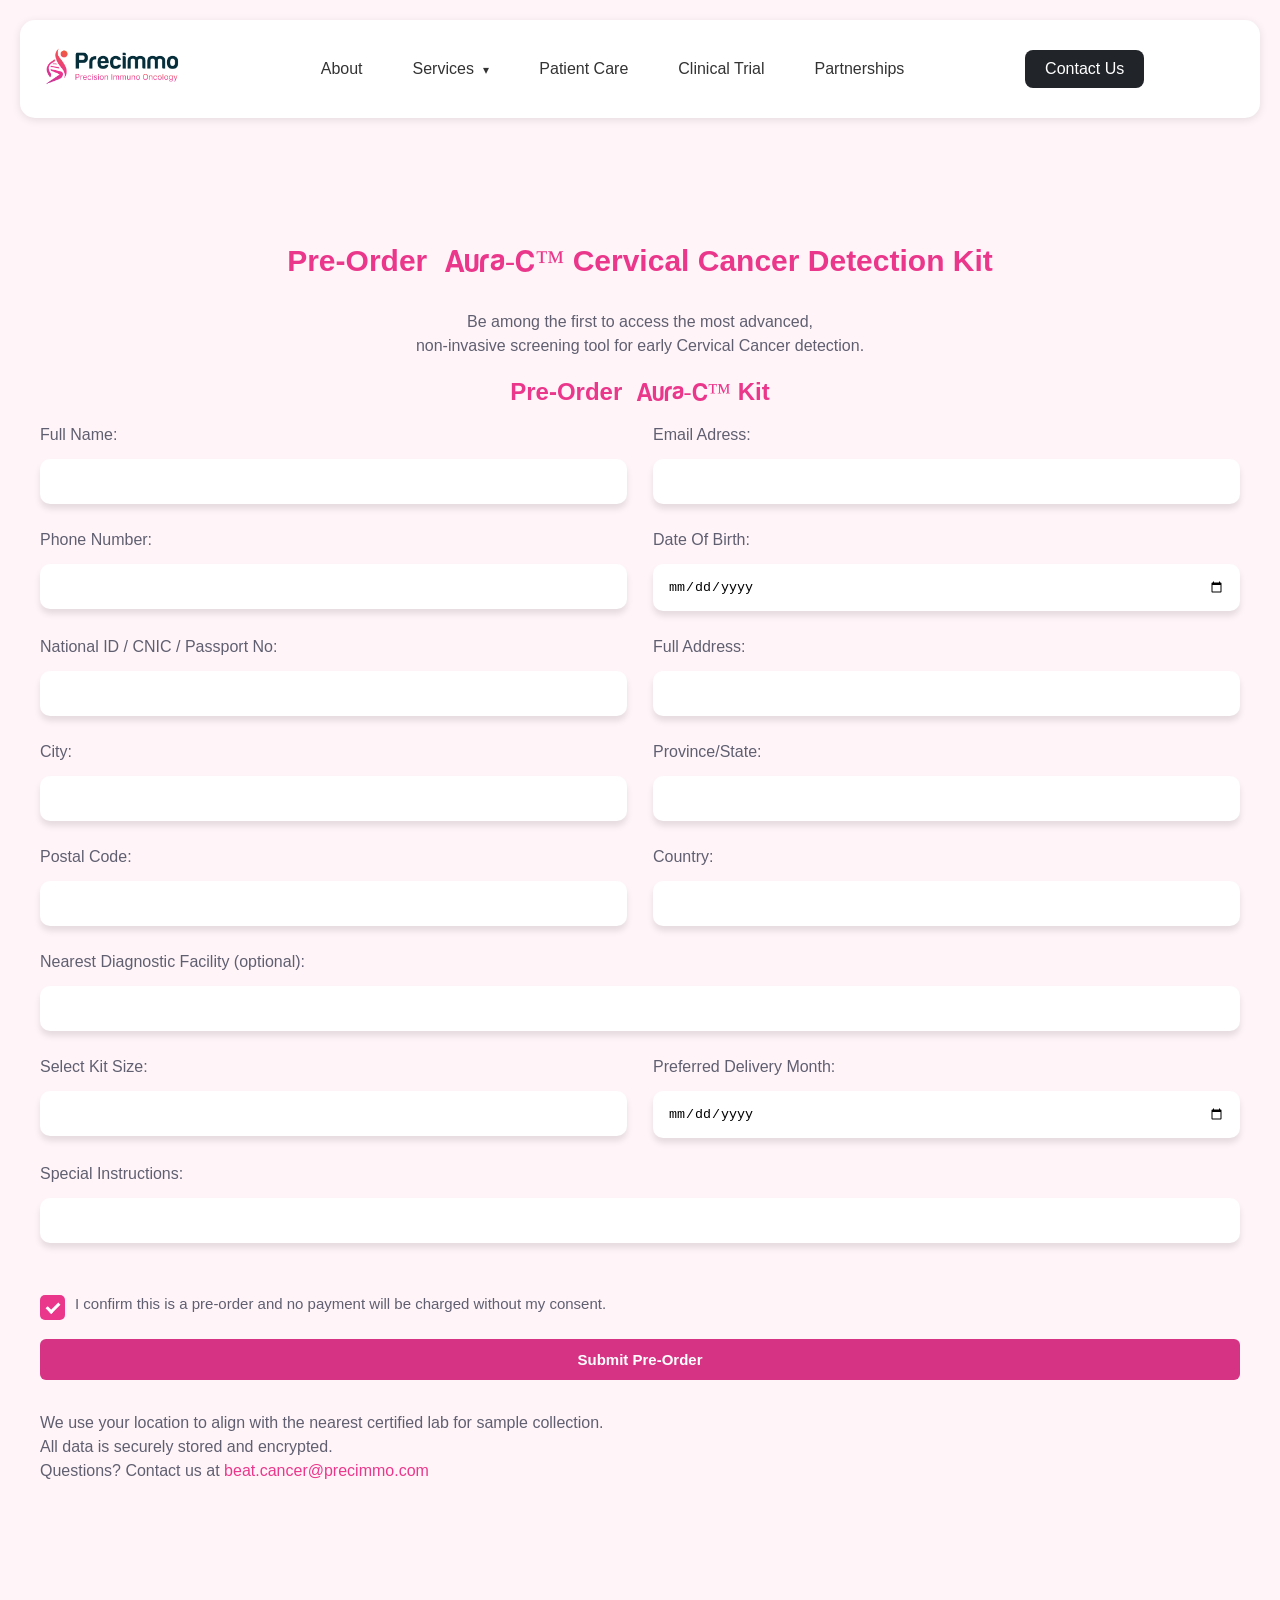
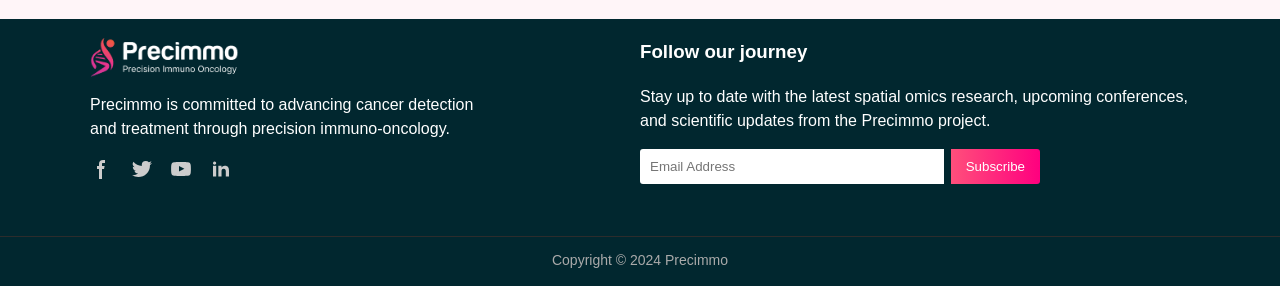
==== commit a1d7a34b: "bannerdone" ====
--- a/Aura-C-Pre-OrderForm.html
+++ b/Aura-C-Pre-OrderForm.html
@@ -8,36 +8,46 @@
 </head>
 <body class="Order-form ">
      <header>
-      <div class="navbar">
-        <div class="logo">
-          <img src="assets/footer-header/logo.png" alt="Logo">
-        </div>
-
-
-   
-
-        <ul class="nav-links" id="nav-links">
-          <!-- <li><a href="" class="active">Home</a></li> -->
-          <li><a href="#" class="active">About</a></li>
-          <li><a href="#">Services</a></li>
-          <li><a href="#">Patient Care</a></li>
-          <li><a href="#">Clinical Trial</a></li>
-          <li><a href="#">Partnerships</a></li>
-
-         
-
-        </ul>
-        <div class="contact-btn">
-          <button>
-            <a href="">Contact Us</a></button>
-        </div>
-        <div class="hamburger" id="hamburger">
-          <span></span>
-          <span></span>
-          <span></span>
-        </div>
-      </div>
-    </header>
+    <div class="navbar">
+      <div class="logo">
+        <a href="http://127.0.0.1:5500/"> <img src="assets/footer-header/logo.png" alt="Logo"></a>
+
+      </div>
+
+
+
+
+      <ul class="nav-links" id="nav-links">
+        <!-- <li><a href="" class="active">Home</a></li> -->
+        <li><a href="#" class="active">About</a></li>
+        <li class="dropdown">
+          <a href="#">Services <span class="arrow">&#9662;</span></a>
+          <ul class="dropdown-menu">
+            <li><a href="#">Aura O</a></li>
+            <li><a href="http://127.0.0.1:5500/AuraC.html">Aura C</a></li>
+            <li><a href="http://127.0.0.1:5500/AuraE.html">Aura E</a></li>
+          </ul>
+        </li>
+
+
+        <li><a href="#">Patient Care</a></li>
+        <li><a href="#">Clinical Trial</a></li>
+        <li><a href="#">Partnerships</a></li>
+
+
+
+      </ul>
+      <div class="contact-btn">
+        <button>
+          <a href="">Contact Us</a></button>
+      </div>
+      <div class="hamburger" id="hamburger">
+        <span></span>
+        <span></span>
+        <span></span>
+      </div>
+    </div>
+  </header>
 
 
     <section class="mt-5">
--- a/style.css
+++ b/style.css
@@ -45,6 +45,10 @@
   display: flex;
 }.mb-5{
   margin-bottom: 100px;
+}
+.pb-5
+{
+  padding-bottom: 100px;
 }
   .mt-5{
   margin-top: 120px;
@@ -66,7 +70,7 @@
     border-radius: 15px;
     max-width: 1200px;
     position: relative;
-    z-index: 1;
+    z-index: 2;
 
     margin: 20px auto; 
     box-shadow: 0 2px 8px rgba(0,0,0,0.1);
@@ -95,7 +99,7 @@
     transition: color 0.3s;
   }
   .nav-links li a:hover {
-    color: #ff5a5f; 
+    color: var(--text-color) 
   }
   a{
     text-decoration: none;
@@ -114,6 +118,61 @@
   .contact-btn button:hover {
     background: #343a40;
   }
+/* Dropdown base */
+.dropdown {
+  position: relative;
+}
+
+.dropdown-menu {
+  position: absolute;
+  top: 217%;
+  left: 0;
+  background: #ffffff;
+  padding: 10px 0;
+  border-radius: 8px;
+  min-width: 160px;
+  box-shadow: 0 4px 12px rgba(0,0,0,0.1);
+  opacity: 0;
+  visibility: hidden;
+  /* transform: translateY(10px); */
+  transition: all 0.3s ease;
+  z-index: 1;
+}
+.arrow {
+  font-size: 12px;
+  margin-left: 5px;
+  transition: transform 0.3s ease;
+  display: inline-block;
+}
+
+/* Rotate arrow when hovering */
+.dropdown:hover .arrow {
+  transform: rotate(180deg);
+}
+
+.dropdown:hover .dropdown-menu {
+  opacity: 1;
+  visibility: visible;
+
+}
+
+.dropdown-menu li {
+  list-style: none;
+}
+
+.dropdown-menu li a {
+  display: block;
+  padding: 10px 20px;
+  color: #333;
+  font-size: 14px;
+  text-decoration: none;
+  transition: background 0.2s;
+}
+
+.dropdown-menu li a:hover {
+  background-color: #f7f7f7;
+  color: var(--text-color);
+}
 
 
   /* hero banner */
@@ -123,15 +182,51 @@
     height:824px;
     /* margin-top: 55px; */
     padding-top: 29px;
-    background:url(assets/home-page/virus.png)center no-repeat, url(assets/home-page/backgroung.png);
+    background: url(assets/home-page/backgroung.png);
     background-repeat: no-repeat;
    object-fit: contain;
     width: 100%;
     background-size: cover;
  position: absolute;
- top: 0px;
-    
-  }
+ top: 0px;   
+}
+.main4 {
+  position: absolute;
+  top: 0;
+  left: 0;
+  width: 100%;
+  height: 100%;
+  z-index: 1;
+  overflow: hidden;
+  pointer-events: none;
+}
+
+.virus-img {
+  width:85%; /* or whatever width fits your design */
+  position: absolute;
+  top: 17%;
+  left: 50%;
+  transform: translateX(-50%);
+  animation: virusPop 3s ease-in-out infinite;
+  opacity: 0.95;
+}
+
+
+
+@keyframes virusPop {
+  0%, 100% {
+    transform: translateX(-50%) scale(1);
+    opacity: 0.95;
+  }
+  50% {
+    transform: translateX(-50%) scale(1.05);
+    opacity: 1;
+  }
+}
+.hero-banner p{
+  position: relative;
+  z-index: 2;
+}
   .hero{
     display: flex;
 margin-top: 8%;  
@@ -140,7 +235,12 @@
   color:#fff;
   width: calc(100% / 2);
 }  
-.banner h1,
+
+.banner h1{
+      font-size: 48px;
+    z-index:2;
+    position: relative;
+}
 .title h1{
   font-size: 48px;
 }
@@ -158,6 +258,8 @@
   border-radius: 16px;
   box-shadow: 0px 8px 24px rgba(0, 0, 0, 0.1);
   padding: 30px 25px;
+  position: relative;
+  z-index: 2;
   
 }
 .hero-banner{
@@ -433,6 +535,8 @@
 }.zoom {
   transition: transform .2s; /* Animation */
   margin: 0 auto;
+  display: flex;
+  align-items: end;
 }
 
 .zoom:hover {
@@ -444,6 +548,7 @@
 }
 .dis{
   margin-top: 12% !important;
+  padding-top: 6%;
 }
 .image-section2{
       display: flex;
@@ -700,7 +805,11 @@
       padding: 10px;
     }
 .form-container{
-  width: 300px;
+  width: 294px;
+}
+.btn-submit{
+      padding: 9px 106px;
+
 }
 .Therapy{
   flex-direction: column;
@@ -899,13 +1008,23 @@
   text-align: center;
   color: var(--text-color);
 }
-
+.step-title{
+  font-size: 20px !important;
+}
 
 /* game changer section */
 .row{
   display: flex;
   /* justify-content: space-between; */
 }
+
+
+
+.ESMO{
+  position: relative;
+}
+
+
 .col3{
   display: flex;
   justify-content: start;
@@ -1009,7 +1128,10 @@
     background-color: var(--text-color);
     border-radius: 25px;
     color: #fff;
-    padding: 9px;
+    padding: 12px;position: absolute;
+    top: 95%;
+    left: 45%;
+    font-weight: 400;
   }
   /* what You Recieve */
   .Recieve h3{
@@ -1029,7 +1151,17 @@
 body{
   /* background-color: red; */
 
-} .onco2{
+}.hero-banner{
+  padding-right: 0%;
+}
+.virus-img
+
+ {
+    width: 160%;
+    position: absolute;
+    top: 17%;
+    left: 55%;}
+.onco2{
  width: calc(100% /1) !important;
 } .onco2 img{
   width: 100%;
@@ -1251,6 +1383,11 @@
  body{
   /* background-color: blue; */
  }
+ .virus-img {
+    width: 91%;
+    position: absolute;
+    top: 22%;
+    left: 50%;}
  .step:nth-last-child(2)::after {
   display: none;
 }
@@ -1269,11 +1406,20 @@
     
     width: 78%;
 
+  }.sec-image{
+    width: 92%;
   }
 
   .chart-body::before{
       left: 265px !important;
 }
+.zoom img{
+  width: 98%;
+}
+.Transforming{
+  margin-top: 58%;
+}
+
 }
 
 
@@ -1486,16 +1632,20 @@
 
 .chart-description h3 {
   text-align: center;
-  font-size: 15px;
+  font-size: 29px;
   font-weight: 400 !important;
   margin-top: 10px;
   color: #555;
   line-height: 1.6;
 }
-
-.chart-description strong {
+.receive-card p{
+font-size: 18px;
+font-weight: 100;
+line-height: 1.4;
+}
+/* .chart-description strong {
   font-weight: bold;
-}
+} */
 
 .cta-button {
   display: block;
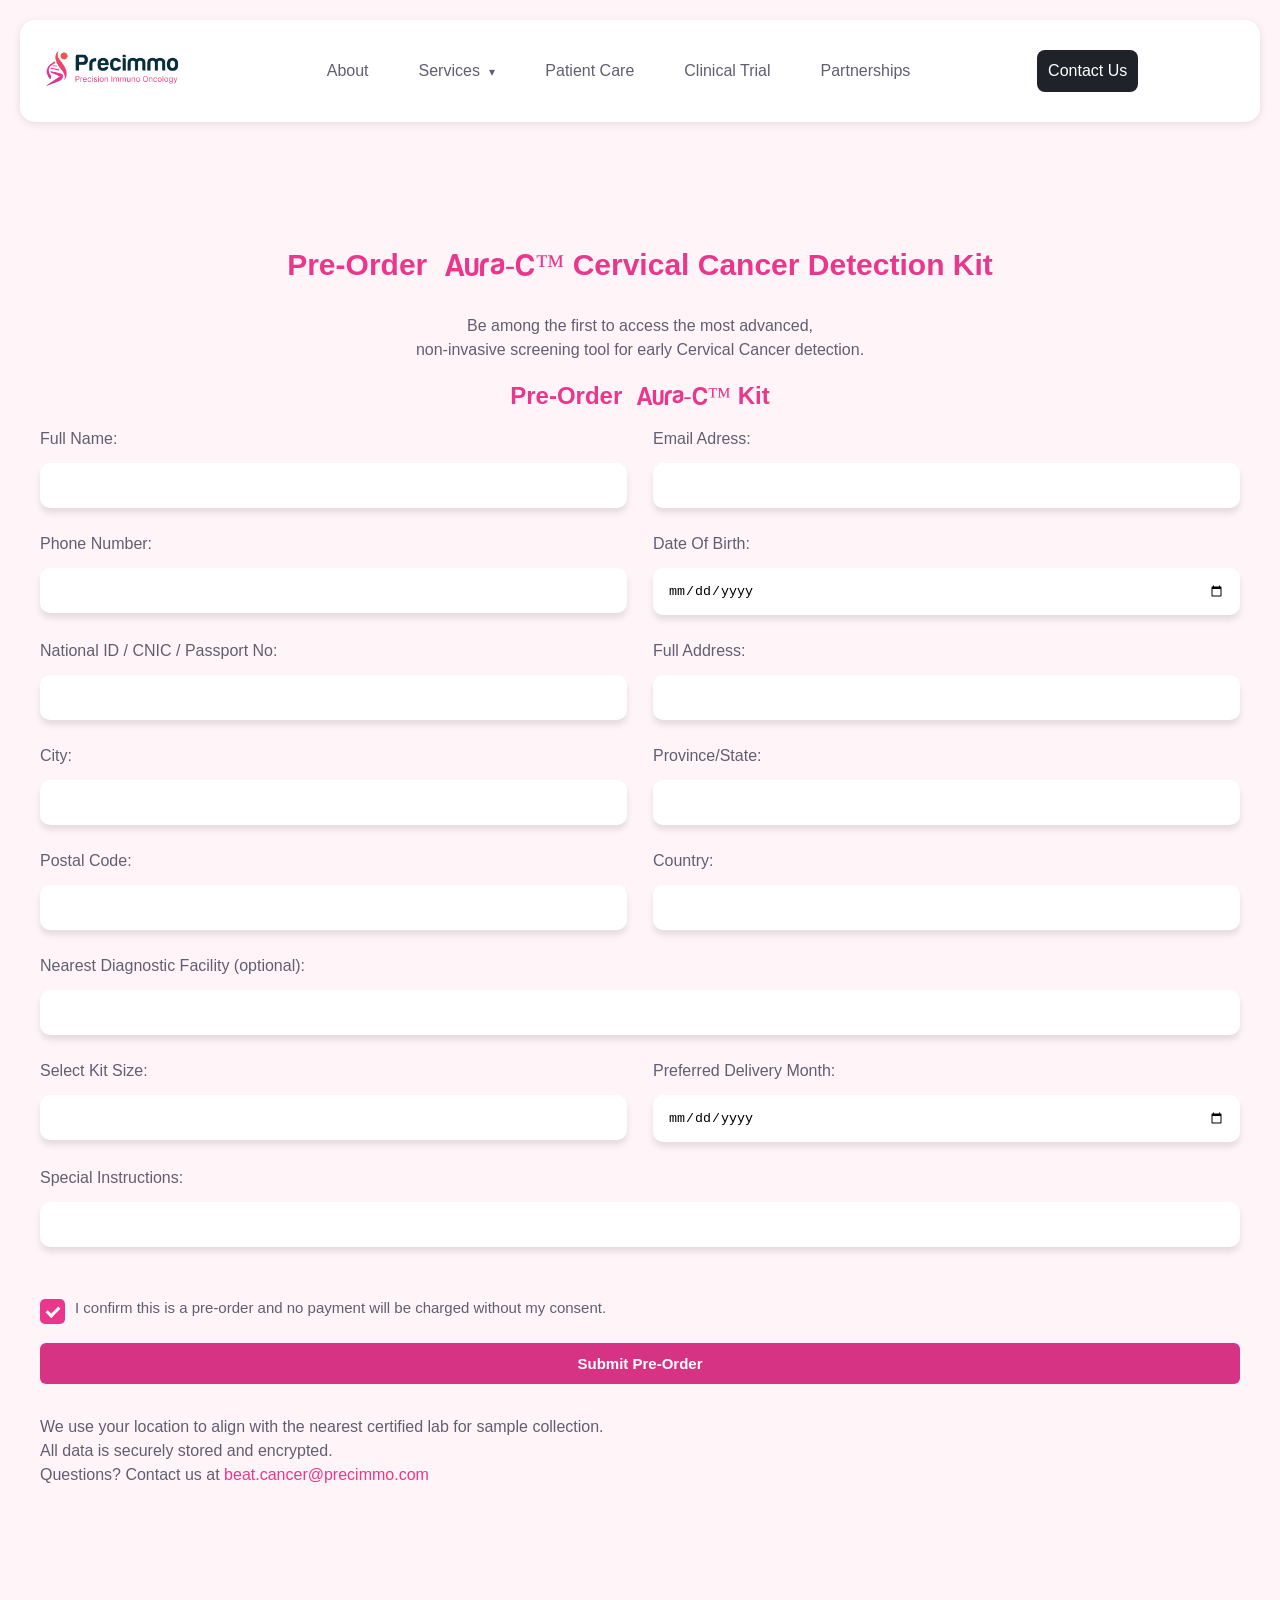
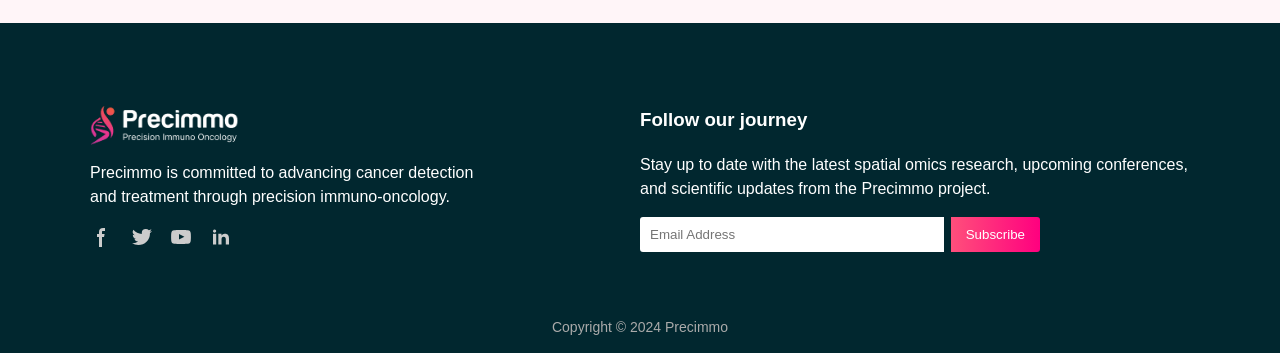
==== commit 67cfde59: "-" ====
--- a/Aura-C-Pre-OrderForm.html
+++ b/Aura-C-Pre-OrderForm.html
@@ -3,7 +3,9 @@
 <head>
     <meta charset="UTF-8">
     <meta name="viewport" content="width=device-width, initial-scale=1.0">
-    <title>Document</title>
+    <title>Aura-C-order form</title>
+      <link rel="icon" type="image/x-icon" href="assets/footer-header/favicn.png">
+
     <link rel="stylesheet" href="style.css">
 </head>
 <body class="Order-form ">
@@ -23,9 +25,9 @@
         <li class="dropdown">
           <a href="#">Services <span class="arrow">&#9662;</span></a>
           <ul class="dropdown-menu">
-            <li><a href="#">Aura O</a></li>
-            <li><a href="http://127.0.0.1:5500/AuraC.html">Aura C</a></li>
-            <li><a href="http://127.0.0.1:5500/AuraE.html">Aura E</a></li>
+            <li><a href="AuraO.html">Aura O</a></li>
+            <li><a href="AuraC.html">Aura C</a></li>
+            <li><a href="AuraE.html">Aura E</a></li>
           </ul>
         </li>
 
--- a/style.css
+++ b/style.css
@@ -14,6 +14,9 @@
 :root{
   --background-color: #FFF5F8;
   --text-color: #EB378B;
+  --font-family:'inter','sans-sarif';
+  --footer-color:#1F2229;
+  --pera-color:#605F71;
 }
 .aura-font{
     font-family: 'Harabara Mais', 'sans-serif';
@@ -25,10 +28,10 @@
     font-family: 'Inter', sans-serif;
   }
 .grey{
-  color:#605F71 ;
+  color:var(--pera-color);
 }
   p{
-    color: #605F71
+    color:var(--pera-color);
   }
   .hero-banner p{
 color: #fff !important;
@@ -71,7 +74,6 @@
     max-width: 1200px;
     position: relative;
     z-index: 2;
-
     margin: 20px auto; 
     box-shadow: 0 2px 8px rgba(0,0,0,0.1);
   }
@@ -92,7 +94,7 @@
   }
   .nav-links li a {
     text-decoration: none;
-    color: #333;
+    color: var(--pera-color);
     font-weight: 500;
     padding: 0 25px;
     font-size: 16px;
@@ -106,18 +108,16 @@
     color:#fff;
   }
   .contact-btn button {
-    background: #212529;
+       background: var(--footer-color);
     color: #ffffff;
     border: none;
-    padding: 10px 20px;
+    padding: 12px 11px;
     border-radius: 8px;
     cursor: pointer;
     font-size: 16px;
-    transition: background 0.3s;
-  }
-  .contact-btn button:hover {
-    background: #343a40;
-  }
+      transition: background 0.3s;
+  }
+
 /* Dropdown base */
 .dropdown {
   position: relative;
@@ -163,7 +163,7 @@
 .dropdown-menu li a {
   display: block;
   padding: 10px 20px;
-  color: #333;
+  color:var(--pera-color);
   font-size: 14px;
   text-decoration: none;
   transition: background 0.2s;
@@ -202,12 +202,12 @@
 }
 
 .virus-img {
-  width:85%; /* or whatever width fits your design */
+  width:85%; 
   position: absolute;
   top: 17%;
   left: 50%;
   transform: translateX(-50%);
-  animation: virusPop 3s ease-in-out infinite;
+  animation: virusPop 8s ease-in-out infinite;
   opacity: 0.95;
 }
 
@@ -272,7 +272,7 @@
   font-weight: 700;
   text-align: center;
   margin-bottom: 20px;
-  color: #1e1e1e;
+  color:var(--footer-color);
 }
 
 form {
@@ -290,9 +290,9 @@
 .form-row select,
 .form-row textarea {
   flex: 1;
-  padding: 10px 12px;
+  padding: 12px 12px;
   border: 1px solid #ccc;
-  border-radius: 6px;
+  border-radius: 2px;
   font-size: 14px;
   outline: none;
   width: calc(100% / 2);
@@ -307,12 +307,12 @@
 }
 
 .btn-submit {
-  background-color: #01272f;
+  background-color: var(--footer-color);
   color: white;
   font-size: 16px;
   padding: 12px 109px;
   border: none;
-  border-radius: 8px;
+  border-radius: 2px;
   margin-top: 10px;
   cursor: pointer;
   width: -webkit-fill-available;
@@ -321,7 +321,7 @@
 }
 
 .btn-submit:hover {
-  background-color: #034050;
+  background-color: var(--text-color)
 }
 
 /* content */
@@ -399,10 +399,11 @@
   transform-style: preserve-3d;
   /* box-shadow: 0 4px 8px 0 rgba(0,0,0,0.2); */
 }
-.flip-heading h1{
-
+.flip-heading h3{
     font-family: 'Harabara Mais';
     font-weight: 100;
+    margin-top: 23px;
+    color: var(--footer-color);
 
 }
 .flip-heading p{
@@ -642,6 +643,7 @@
    /* footer section */
    .footer-section{
     background-color: #01272f;
+    padding-top: 5%;
   }
 
   .footer-container {
@@ -726,7 +728,7 @@
     margin-top: 30px;
     color: #aaa;
     font-size: 14px;
-    border-top: 1px solid #2c2c2c;
+    border-top: 1 solid #35383E;
     padding-top: 15px;
   }
   /* footer end */
@@ -870,6 +872,10 @@
    gap: 22px; 
   }
 
+.group img{
+   margin-top: 10px;
+
+  }
  
 .sec{
   display: flex;
@@ -1010,6 +1016,8 @@
 }
 .step-title{
   font-size: 20px !important;
+    font-size: 17px !important;
+    font-weight: 700;
 }
 
 /* game changer section */
@@ -1084,7 +1092,6 @@
   0% { width: 0; }
   100% { width: 96%; }
 }
-
 @keyframes load2 {
   0% { width: 0; }
   100% { width: 89%; }
@@ -1093,11 +1100,33 @@
   0% { width: 0; }
   100% { width: 87%; }
 }
-
 @keyframes load4 {
   0% { width: 0; }
   100% { width: 95%; }
 }
+@keyframes load5 {
+  0% { width: 0; }
+  100% { width: 84%; }
+}@keyframes load6 {
+  0% { width: 0; }
+  100% { width: 91%; }
+}
+
+.fill {
+  height: 20px;
+  width: 0;
+  background: #EB378B;
+  box-shadow: 0 10px 40px -10px #EB378B;
+  transition: width 0.3s ease-in-out;
+}
+
+.fill.load1.animate { animation: load1 2s forwards; }
+.fill.load2.animate { animation: load2 2s forwards; }
+.fill.load3.animate { animation: load3 2s forwards; }
+.fill.load4.animate { animation: load4 2s forwards; }
+.fill.load5.animate { animation: load4 2s forwards; }
+.fill.load6.animate { animation: load4 2s forwards; }
+
 .accuracy .bar-group {
   display: flex;
   align-items: center;
@@ -1154,6 +1183,9 @@
 }.hero-banner{
   padding-right: 0%;
 }
+ .footer-section{
+  padding: 30px;
+ }
 .virus-img
 
  {
@@ -1211,7 +1243,13 @@
   flex-direction: column;
   justify-content: center;
   align-items: center;
-}
+}.care-journey button {
+    top: 96% !important;
+    border: none !important;
+    left: 33% !important;
+    font-size: 16px !important;
+    font-weight: 200 !important;
+    margin-top: 39px !important; }
 .steps{
   justify-content: center;
   gap: 26px;
@@ -1364,7 +1402,13 @@
 
   align-items: center;
 }
-
+.care-journey button {
+    top: 96% !important;
+    border: none !important;
+    left: 33% !important;
+    font-size: 16px !important;
+    font-weight: 200 !important;
+    margin-top: 39px !important; }
 .target{
   width: 100%;
 }
@@ -1374,6 +1418,7 @@
   .chart-body::before{
      left: 197px !important;
 }
+
 
 
 }
@@ -1439,7 +1484,7 @@
   justify-content: center;
  
 }.butn{
-  padding: 12px;
+  padding: 18px;
   border-radius: 28px;
   background-color:var(--text-color);
   color: #fff;
@@ -1464,10 +1509,20 @@
 /* margin-left: 25px; */
 border-radius: 35px;}
 .Therapy{
-  display: flex;
+display: flex;
 gap: 26px;
-  justify-content: space-between;
-
+justify-content: space-between;
+padding-bottom: 8%;
+
+}
+
+.next{
+  margin-top: 52%;
+}
+.person-image{
+  height: 90%;
+  /* justify-content: ; */
+justify-content: end;
 }
 .line{
   background-color: #EB368D;
@@ -1495,6 +1550,7 @@
 .flip-head p{
   color: #747282;
   font-size: 12px;
+      line-height: 1.5;
 }.flip:nth-child(2) img{
   width: 75px;
 
@@ -1504,7 +1560,10 @@
   width: calc(100% / 3);
   height: 300px;
 }
-
+.group img{
+  width: 330px;
+ margin-left: -18px;
+ margin-top: 11px;}
 .flip-card-inner {
   position: relative;
   width: 100%;
@@ -1583,7 +1642,16 @@
   padding: 15px 0;
   gap: 26px;
 }
-
+.care-journey{
+  position: relative;
+}
+.care-journey button{
+  top: 91%;
+  border: none;
+  left: 42%;
+  font-size: 24px;
+  font-weight: 200;
+}
 .bar-row p {
   font-weight: 400;
 }
@@ -1643,11 +1711,17 @@
 font-weight: 100;
 line-height: 1.4;
 }
+.chart-card{
+  padding-bottom: 7%;
+  position: relative;
+  
+}
 /* .chart-description strong {
   font-weight: bold;
 } */
 
 .cta-button {
+
   display: block;
   margin: 30px auto 0;
   background: #e54287;
@@ -1656,8 +1730,11 @@
   border-radius: 30px;
   text-decoration: none;
   font-weight: 500;
-  width: max-content;
-}
+  width: max-content;    position: absolute;
+    top: 93%;
+    left: 40%;
+}
+
 
 .chart-body {
   position: relative;
